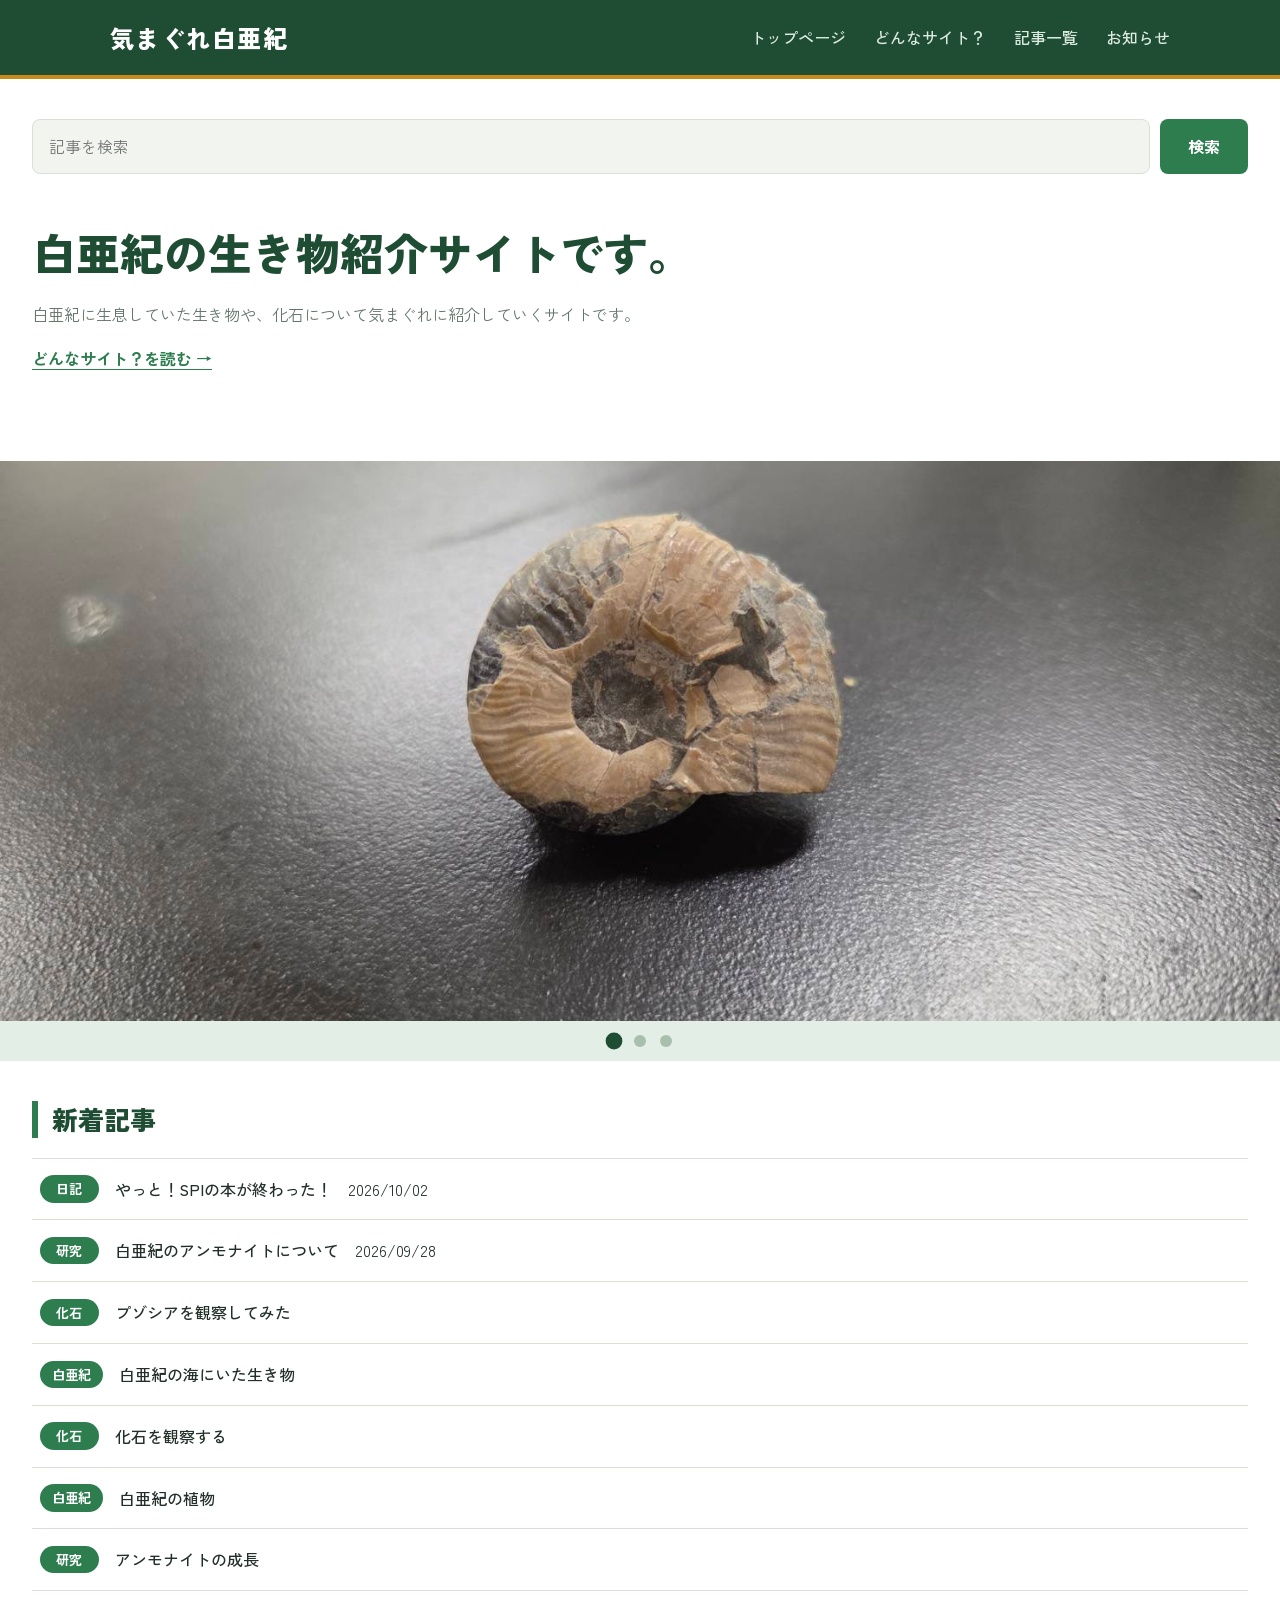
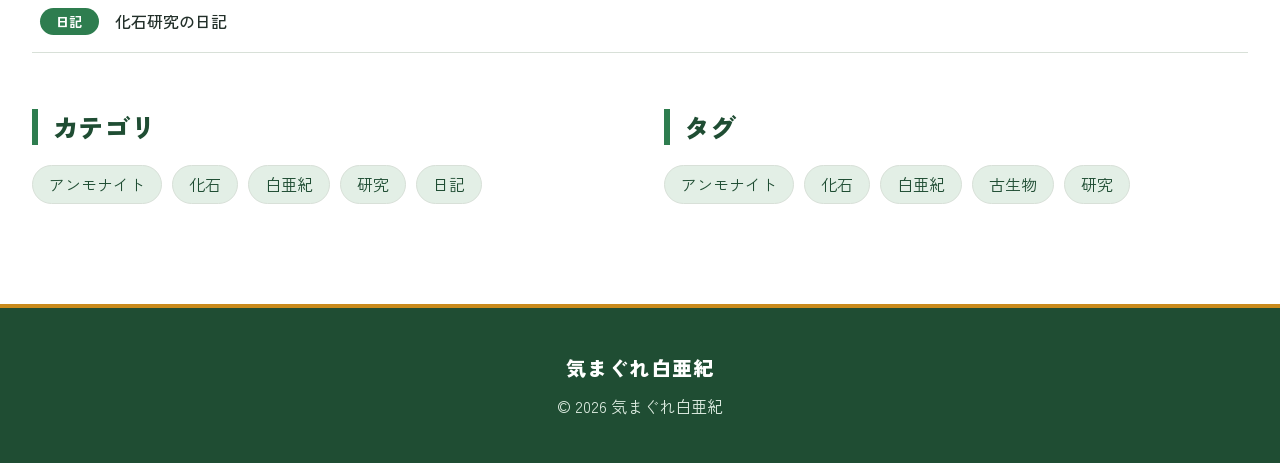
==== index.html @ ffd8d363 "Update index.html" ====
<!DOCTYPE html>
<html lang="ja">
<head>
    <meta charset="UTF-8">
    <meta name="viewport" content="width=device-width, initial-scale=1.0">
    <title>気まぐれ白亜紀</title>
    <meta name="description" content="白亜紀に生息していた生き物や化石について、気まぐれに紹介するサイトです。">
    <meta name="google-site-verification" content="Ldopm_2A64YRhq-wxG6yr-6cmKxI-bX-UetABGQNLeU" />
    <link rel="preconnect" href="https://fonts.googleapis.com">
    <link rel="preconnect" href="https://fonts.gstatic.com" crossorigin>
    <link href="https://fonts.googleapis.com/css2?family=Zen+Kaku+Gothic+New:wght@400;500;700;900&display=swap" rel="stylesheet">
    <link rel="stylesheet" href="style.css">
</head>

<body>

<header class="site-header">
    <div class="header-inner">
        <a class="site-title" href="#">気まぐれ白亜紀</a>
        <nav class="site-nav" aria-label="メインメニュー">
            <a href="#">トップページ</a>
            <a href="#">どんなサイト？</a>
            <a href="#">記事一覧</a>
            <a href="#">お知らせ</a>
        </nav>
    </div>
</header>

<main>
    <div class="container">

        <form class="search" role="search" onsubmit="return false;">
            <input type="search" placeholder="記事を検索" aria-label="記事を検索">
            <button type="submit">検索</button>
        </form>

        <section class="intro">
            <h1>白亜紀の生き物紹介サイトです。</h1>
            <p>白亜紀に生息していた生き物や、化石について気まぐれに紹介していくサイトです。</p>
            <a class="more" href="#">どんなサイト？を読む →</a>
        </section>

    </div>
</main>

<!-- 自動スライド写真(画像を増やす時は <figure class="slide"> を足すだけでOK) -->
<section class="slider" aria-label="写真ギャラリー">
    <div class="slides">
        <figure class="slide"><img src="images/プゾシア.jpg" alt="プゾシア"></figure>
        <figure class="slide"><img src="images/樹木.jpg" alt="白亜紀の樹木"></figure>
        <figure class="slide"><img src="images/貝.jpg" alt="白亜紀の貝"></figure>
    </div>
    <div class="dots" role="tablist" aria-label="スライドの位置"></div>
</section>

<main>
    <div class="container">

        <section class="articles">
            <h2>新着記事</h2>
            <ul class="post-list">
                <li><a href="spi.html"><span class="cat">日記</span><span class="post-title">やっと！SPIの本が終わった！</span><time class="post-date" datetime="2026-10-02">2026/10/02</time></a></li>
                <li><a href="ammonite.html"><span class="cat">研究</span><span class="post-title">白亜紀のアンモナイトについて</span><time class="post-date" datetime="2026-09-28">2026/09/28</time></a></li>
                <li><a href="#"><span class="cat">化石</span><span class="post-title">プゾシアを観察してみた</span></a></li>
                <li><a href="#"><span class="cat">白亜紀</span><span class="post-title">白亜紀の海にいた生き物</span></a></li>
                <li><a href="#"><span class="cat">化石</span><span class="post-title">化石を観察する</span></a></li>
                <li><a href="#"><span class="cat">白亜紀</span><span class="post-title">白亜紀の植物</span></a></li>
                <li><a href="#"><span class="cat">研究</span><span class="post-title">アンモナイトの成長</span></a></li>
                <li><a href="#"><span class="cat">日記</span><span class="post-title">化石研究の日記</span></a></li>
            </ul>
        </section>

        <div class="side-by-side">
            <section class="categories">
                <h2>カテゴリ</h2>
                <ul class="pill-list">
                    <li><a href="#">アンモナイト</a></li>
                    <li><a href="#">化石</a></li>
                    <li><a href="#">白亜紀</a></li>
                    <li><a href="#">研究</a></li>
                    <li><a href="#">日記</a></li>
                </ul>
            </section>

            <section class="tags">
                <h2>タグ</h2>
                <ul class="pill-list">
                    <li><a href="#">アンモナイト</a></li>
                    <li><a href="#">化石</a></li>
                    <li><a href="#">白亜紀</a></li>
                    <li><a href="#">古生物</a></li>
                    <li><a href="#">研究</a></li>
                </ul>
            </section>
        </div>

    </div>
</main>

<footer class="site-footer">
    <p class="footer-title">気まぐれ白亜紀</p>
    <p>© 2026 気まぐれ白亜紀</p>
</footer>


<script>
(function () {
    var slider = document.querySelector('.slider');
    var track = slider.querySelector('.slides');
    var count = track.children.length;
    var dotsBox = slider.querySelector('.dots');
    var index = 0, timer = null;
    var reduce = window.matchMedia('(prefers-reduced-motion: reduce)').matches;

    // 枚数ぶんの「・」を自動で作る
    for (var i = 0; i < count; i++) {
        var b = document.createElement('button');
        b.type = 'button';
        b.setAttribute('role', 'tab');
        b.setAttribute('aria-label', (i + 1) + '枚目 / 全' + count + '枚');
        (function (n) { b.addEventListener('click', function () { go(n); restart(); }); })(i);
        dotsBox.appendChild(b);
    }

    function go(n) {
        index = (n + count) % count;
        track.style.transform = 'translateX(' + (-index * 100) + '%)';
        Array.prototype.forEach.call(dotsBox.children, function (d, k) {
            d.classList.toggle('active', k === index);
            d.setAttribute('aria-selected', k === index);
        });
    }
    function start() { if (!reduce && count > 1) timer = setInterval(function () { go(index + 1); }, 5000); }
    function stop() { clearInterval(timer); }
    function restart() { stop(); start(); }

    slider.addEventListener('mouseenter', stop);
    slider.addEventListener('mouseleave', start);
    go(0); start();
})();
</script>

</body>
</html>
---- style.css ----
/* =========================
   基本設定
========================= */
:root {
    --green-dark: #1f4d33;
    --green: #2e7d4f;
    --green-soft: #e3efe6;
    --amber: #c98a1b;
    --bg: #f1f4ef;
    --ink: #23302a;
    --muted: #66756c;
    --line: #d8e0d8;
}

* { box-sizing: border-box; }

html { scroll-behavior: smooth; }

body {
    margin: 0;
    font-family: "Zen Kaku Gothic New", "Hiragino Kaku Gothic ProN", Meiryo, sans-serif;
    background: #fff;
    color: var(--ink);
    line-height: 1.8;
}

a { color: inherit; }

a:focus-visible,
button:focus-visible,
input:focus-visible {
    outline: 3px solid var(--amber);
    outline-offset: 2px;
}

h1, h2 { line-height: 1.4; margin: 0; }


/* =========================
   ヘッダー(緑)
========================= */
.site-header {
    position: sticky;
    top: 0;
    z-index: 10;
    background: var(--green-dark);
    border-bottom: 4px solid var(--amber);
}

.header-inner {
    max-width: 1100px;
    margin: 0 auto;
    padding: 16px 20px;
    display: flex;
    justify-content: space-between;
    align-items: center;
    gap: 16px;
}

.site-title {
    color: #fff;
    font-size: 24px;
    font-weight: 900;
    letter-spacing: 0.06em;
    text-decoration: none;
}

.site-nav a {
    margin-left: 24px;
    color: #dcebe0;
    font-weight: 500;
    text-decoration: none;
    padding: 4px 0;
    border-bottom: 2px solid transparent;
    transition: border-color .2s, color .2s;
}

.site-nav a:hover {
    color: #fff;
    border-bottom-color: var(--amber);
}


/* =========================
   メイン
========================= */
.container {
    max-width: 1280px;
    margin: 0 auto;
    padding: 40px 0;
}

main { padding: 0 32px; }


/* =========================
   検索
========================= */
.search {
    display: flex;
    gap: 10px;
    margin-bottom: 48px;
}

.search input {
    flex: 1;
    min-width: 0;
    padding: 12px 16px;
    font: inherit;
    border: 1px solid var(--line);
    border-radius: 8px;
    background: var(--bg);
}

.search button {
    padding: 12px 28px;
    font: inherit;
    font-weight: 700;
    color: #fff;
    background: var(--green);
    border: none;
    border-radius: 8px;
    cursor: pointer;
    transition: background .2s;
}

.search button:hover { background: var(--green-dark); }


/* =========================
   イントロ
========================= */
.intro { margin-bottom: 48px; }

.intro h1 {
    font-size: clamp(28px, 4.5vw, 44px);
    font-weight: 900;
    color: var(--green-dark);
    margin-bottom: 16px;
}

.intro p {
    margin: 0 0 16px;
    max-width: 38em;
    color: var(--muted);
}

.more {
    color: var(--green);
    font-weight: 700;
    text-underline-offset: 4px;
}


/* =========================
   自動スライド写真(画面いっぱい)
========================= */
.slider {
    width: 100%;
    overflow: hidden;
    background: var(--green-soft);
}

.slides {
    display: flex;
    transition: transform .8s ease;
}

.slide {
    flex: 0 0 100%;
    margin: 0;
}

.slide img {
    display: block;
    width: 100%;
    height: clamp(220px, 46vw, 560px);
    object-fit: cover;
}

/* 写真の下の「・・・」(今の写真だけ濃く大きい) */
.dots {
    display: flex;
    justify-content: center;
    gap: 14px;
    padding: 14px 0;
}

.dots button {
    width: 12px;
    height: 12px;
    padding: 0;
    border: none;
    border-radius: 50%;
    background: #a9bfae;
    cursor: pointer;
    transition: background .3s, transform .3s;
}

.dots button.active {
    background: var(--green-dark);
    transform: scale(1.4);
}

@media (prefers-reduced-motion: reduce) {
    .slides { transition: none; }
}


/* =========================
   新着記事
========================= */
h2 {
    font-size: 26px;
    font-weight: 900;
    color: var(--green-dark);
    margin-bottom: 20px;
    padding-left: 14px;
    border-left: 6px solid var(--green);
}

.post-list,
.pill-list {
    list-style: none;
    margin: 0;
    padding: 0;
}

.post-list li { border-bottom: 1px solid var(--line); }
.post-list li:first-child { border-top: 1px solid var(--line); }

.post-list a {
    display: flex;
    align-items: center;
    gap: 16px;
    padding: 16px 8px;
    text-decoration: none;
    transition: background .2s, padding-left .2s;
}

.post-list a:hover {
    background: var(--green-soft);
    padding-left: 16px;
}

.cat {
    flex-shrink: 0;
    min-width: 4.5em;
    padding: 2px 12px;
    font-size: 13px;
    font-weight: 700;
    text-align: center;
    color: #fff;
    background: var(--green);
    border-radius: 999px;
}

.post-title { font-weight: 500; }


/* =========================
   カテゴリ・タグ
========================= */
.side-by-side {
    display: grid;
    grid-template-columns: 1fr 1fr;
    gap: 48px;
    margin-top: 56px;
}

.pill-list {
    display: flex;
    flex-wrap: wrap;
    gap: 10px;
}

.pill-list a {
    display: inline-block;
    padding: 4px 16px;
    text-decoration: none;
    color: var(--green-dark);
    background: var(--green-soft);
    border: 1px solid var(--line);
    border-radius: 999px;
    transition: background .2s, color .2s;
}

.pill-list a:hover {
    background: var(--green);
    color: #fff;
}


/* =========================
   フッター(緑)
========================= */
.site-footer {
    margin-top: 60px;
    padding: 36px 20px;
    text-align: center;
    color: #dcebe0;
    background: var(--green-dark);
    border-top: 4px solid var(--amber);
}

.site-footer p { margin: 6px 0; }

.footer-title {
    color: #fff;
    font-size: 20px;
    font-weight: 900;
    letter-spacing: 0.06em;
}


/* =========================
   スマホ
========================= */
@media (max-width: 700px) {
    .header-inner { flex-direction: column; align-items: flex-start; }
    .site-nav { display: flex; flex-wrap: wrap; gap: 4px 16px; }
    .site-nav a { margin-left: 0; }

    main { padding: 0 16px; }
    .container { padding: 24px 0; }

    .side-by-side { grid-template-columns: 1fr; gap: 40px; }
    .post-list a { flex-wrap: wrap; gap: 6px 12px; }
}


/* =========================
   記事ページ
========================= */
.article-page {
    max-width: 760px;
    margin: 0 auto;
    padding: 40px 0 0;
}

.breadcrumb {
    margin: 0 0 24px;
    font-size: 14px;
    color: var(--muted);
}

.breadcrumb a { text-underline-offset: 3px; }

.article-head { margin-bottom: 28px; }

.article-head h1 {
    margin: 12px 0;
    font-size: clamp(26px, 4.5vw, 38px);
    font-weight: 900;
    color: var(--green-dark);
}

.article-head .cat { display: inline-block; }

.lead { margin: 0; color: var(--muted); }

.article-figure { margin: 0 0 40px; }

.article-figure img {
    display: block;
    width: 100%;
    height: auto;
    max-height: 480px;
    object-fit: cover;
    border-radius: 10px;
}

.article-figure figcaption {
    margin-top: 8px;
    font-size: 14px;
    text-align: center;
    color: var(--muted);
}

.article-page section { margin-bottom: 40px; }

.article-page p { margin: 0 0 1.2em; }

.back { margin-top: 48px; }

.back a {
    color: var(--green);
    font-weight: 700;
    text-underline-offset: 4px;
}
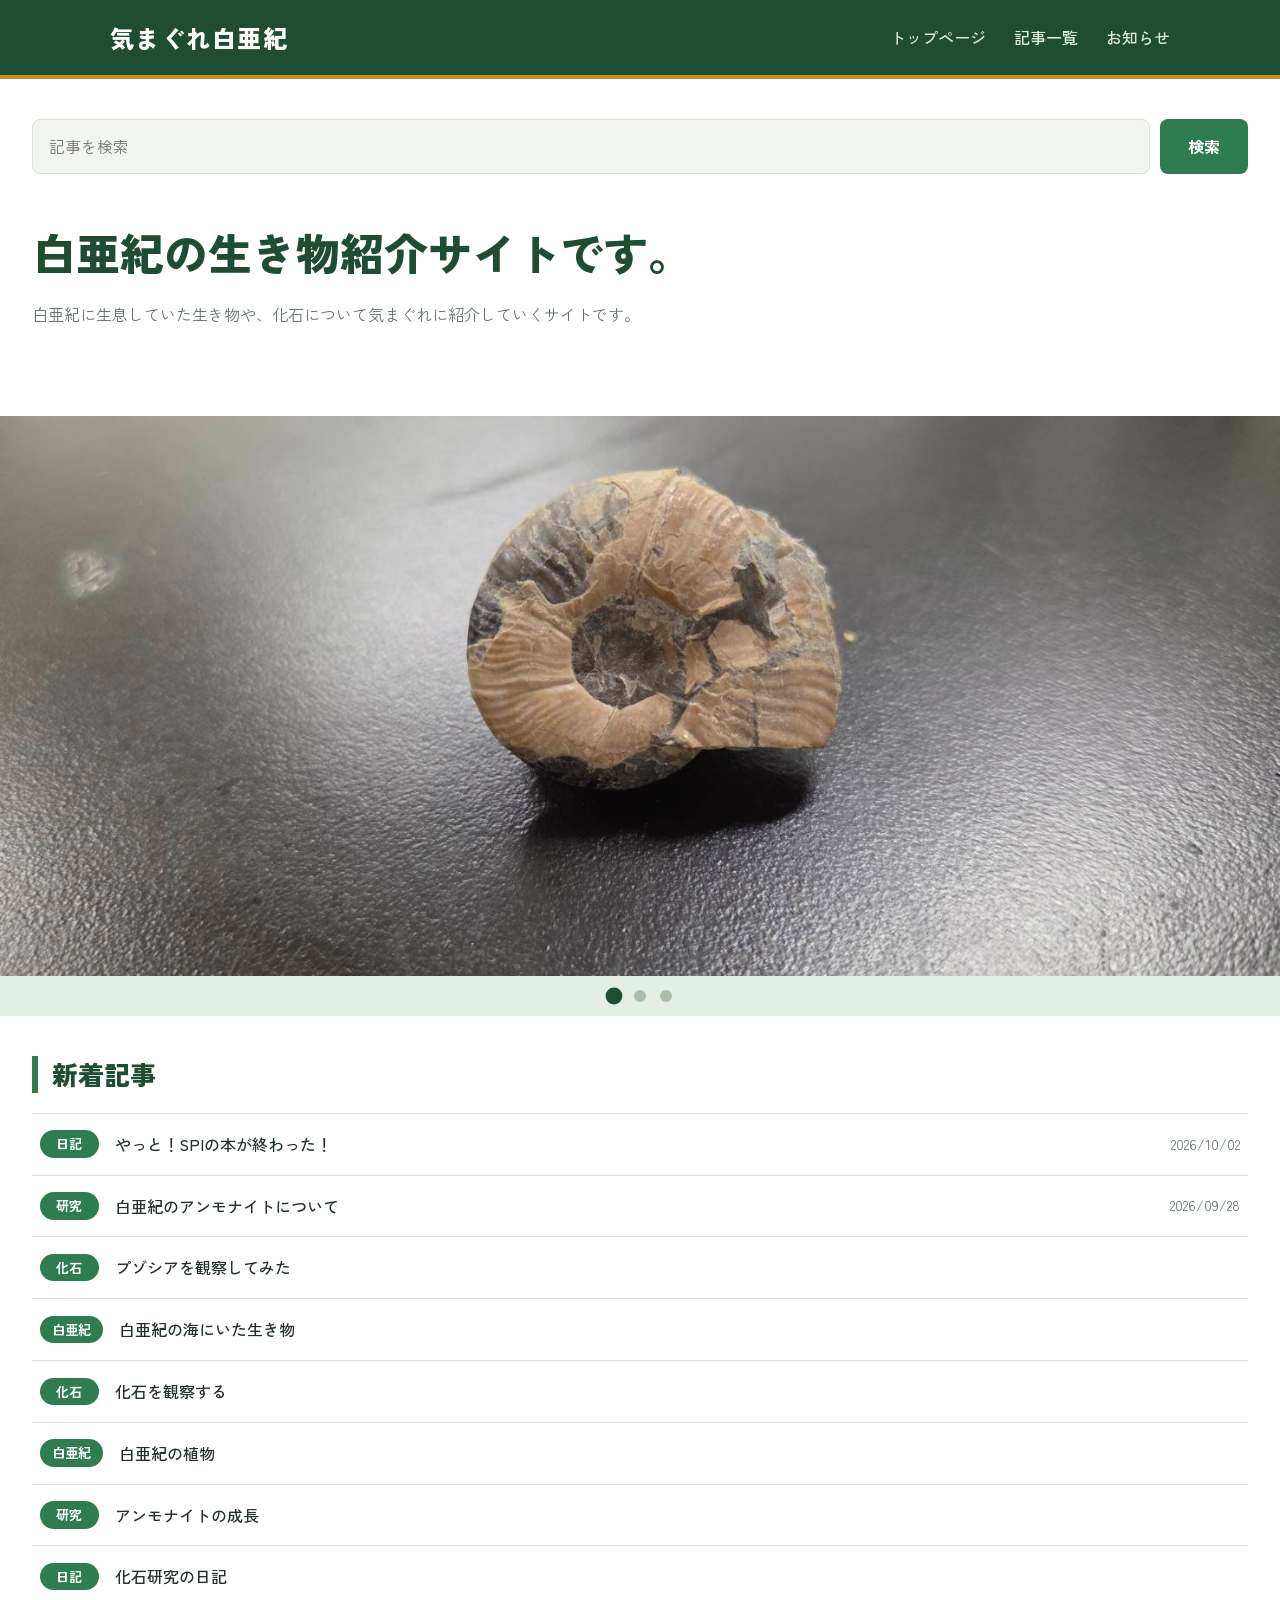
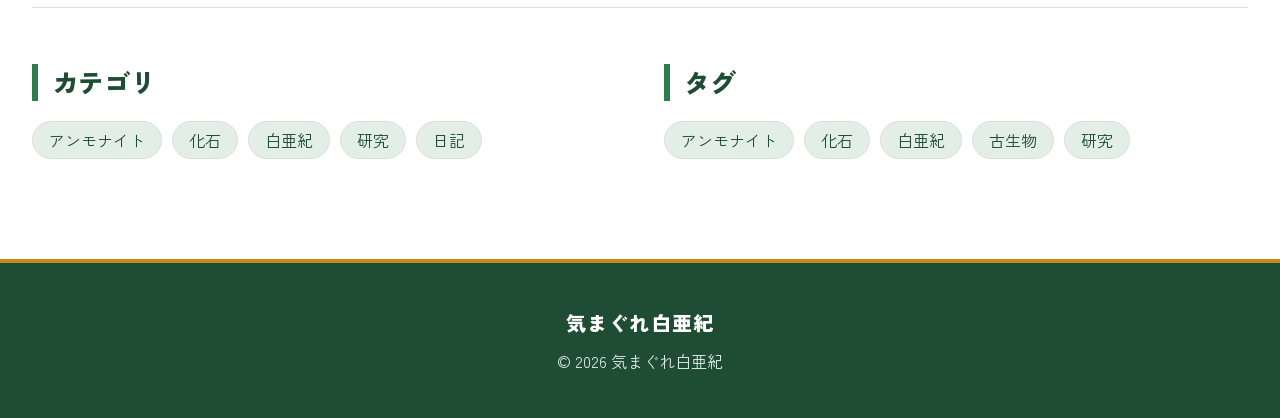
==== commit 34b0a928: "Update index.html" ====
--- a/index.html
+++ b/index.html
@@ -19,7 +19,6 @@
         <a class="site-title" href="#">気まぐれ白亜紀</a>
         <nav class="site-nav" aria-label="メインメニュー">
             <a href="#">トップページ</a>
-            <a href="#">どんなサイト？</a>
             <a href="#">記事一覧</a>
             <a href="#">お知らせ</a>
         </nav>
@@ -37,7 +36,6 @@
         <section class="intro">
             <h1>白亜紀の生き物紹介サイトです。</h1>
             <p>白亜紀に生息していた生き物や、化石について気まぐれに紹介していくサイトです。</p>
-            <a class="more" href="#">どんなサイト？を読む →</a>
         </section>
 
     </div>
--- a/style.css
+++ b/style.css
@@ -388,3 +388,25 @@
     font-weight: 700;
     text-underline-offset: 4px;
 }
+
+
+/* =========================
+   日付
+========================= */
+.post-date {
+    flex-shrink: 0;
+    margin-left: auto;
+    font-size: 14px;
+    color: var(--muted);
+    font-variant-numeric: tabular-nums;
+}
+
+.article-date {
+    display: block;
+    font-size: 14px;
+    color: var(--muted);
+}
+
+@media (max-width: 700px) {
+    .post-date { margin-left: 0; }
+}
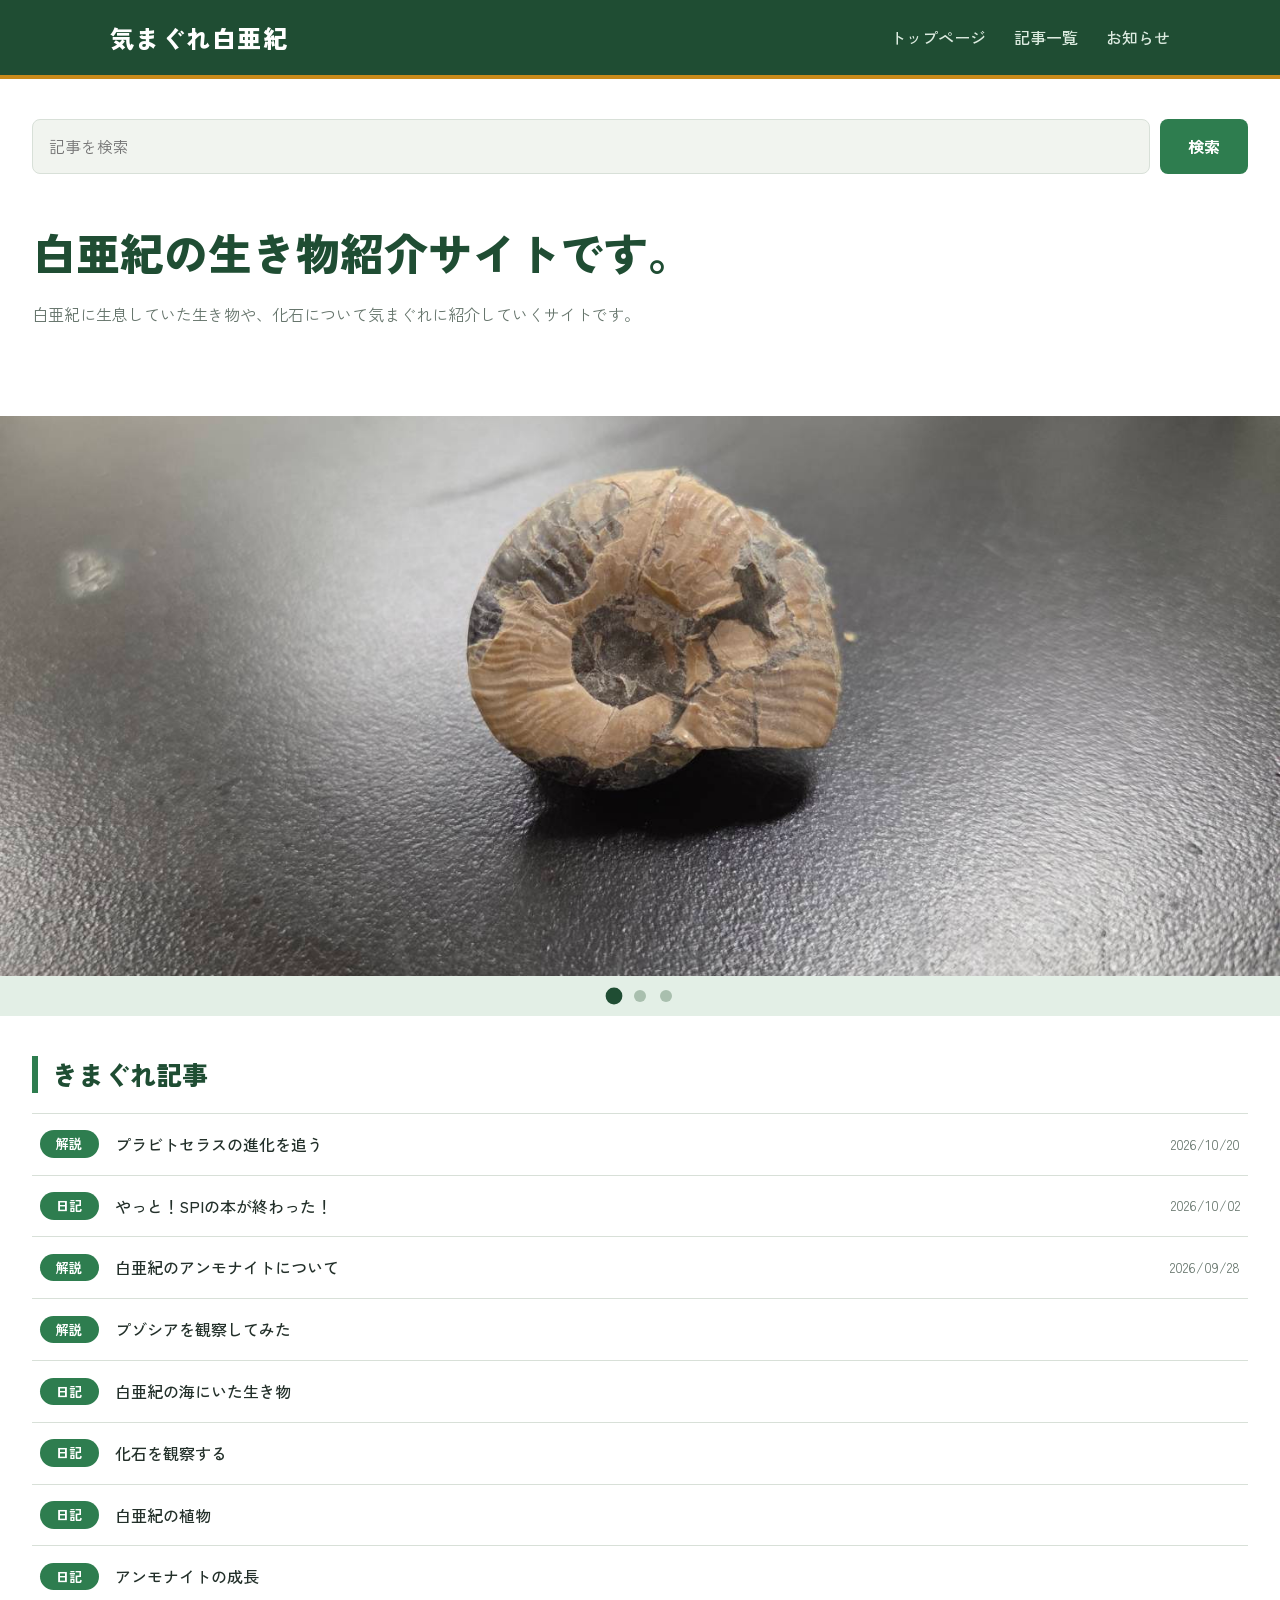
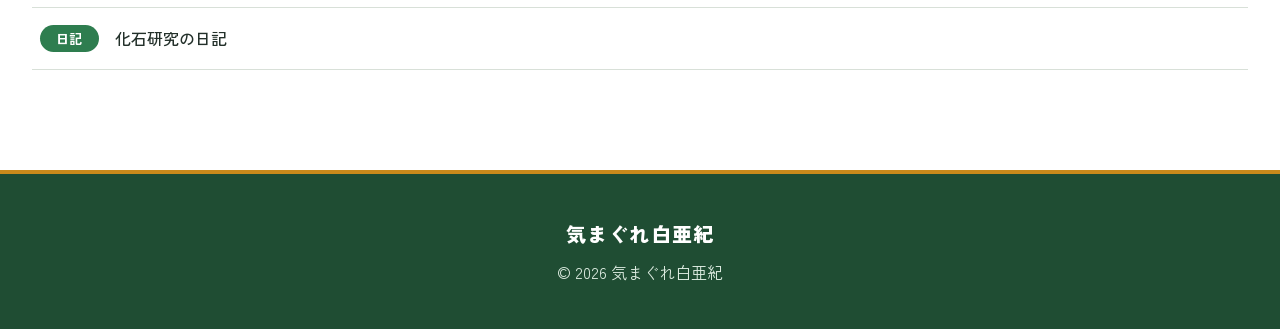
==== commit 953cbe23: "Update index.html" ====
--- a/index.html
+++ b/index.html
@@ -1,3 +1,4 @@
+
 <!DOCTYPE html>
 <html lang="ja">
 <head>
@@ -16,11 +17,11 @@
 
 <header class="site-header">
     <div class="header-inner">
-        <a class="site-title" href="#">気まぐれ白亜紀</a>
+        <a class="site-title" href="index.html">気まぐれ白亜紀</a>
         <nav class="site-nav" aria-label="メインメニュー">
-            <a href="#">トップページ</a>
-            <a href="#">記事一覧</a>
-            <a href="#">お知らせ</a>
+            <a href="index.html">トップページ</a>
+            <a href="#articles">記事一覧</a>
+            <a href="#footer">お知らせ</a>
         </nav>
     </div>
 </header>
@@ -41,7 +42,7 @@
     </div>
 </main>
 
-<!-- 自動スライド写真(画像を増やす時は <figure class="slide"> を足すだけでOK) -->
+<!-- 自動スライド写真 -->
 <section class="slider" aria-label="写真ギャラリー">
     <div class="slides">
         <figure class="slide"><img src="images/プゾシア.jpg" alt="プゾシア"></figure>
@@ -54,52 +55,44 @@
 <main>
     <div class="container">
 
-        <section class="articles">
-            <h2>新着記事</h2>
+        <section class="articles" id="articles">
+            <h2>きまぐれ記事</h2>
             <ul class="post-list">
+
+                <li>
+                    <a href="plavitoceras.html">
+                        <span class="cat">解説</span>
+                        <span class="post-title">プラビトセラスの進化を追う</span>
+                        <time class="post-date" datetime="2026-10-20">2026/10/20</time>
+                    </a>
+                </li>
+
                 <li><a href="spi.html"><span class="cat">日記</span><span class="post-title">やっと！SPIの本が終わった！</span><time class="post-date" datetime="2026-10-02">2026/10/02</time></a></li>
-                <li><a href="ammonite.html"><span class="cat">研究</span><span class="post-title">白亜紀のアンモナイトについて</span><time class="post-date" datetime="2026-09-28">2026/09/28</time></a></li>
-                <li><a href="#"><span class="cat">化石</span><span class="post-title">プゾシアを観察してみた</span></a></li>
-                <li><a href="#"><span class="cat">白亜紀</span><span class="post-title">白亜紀の海にいた生き物</span></a></li>
-                <li><a href="#"><span class="cat">化石</span><span class="post-title">化石を観察する</span></a></li>
-                <li><a href="#"><span class="cat">白亜紀</span><span class="post-title">白亜紀の植物</span></a></li>
-                <li><a href="#"><span class="cat">研究</span><span class="post-title">アンモナイトの成長</span></a></li>
+
+                <li><a href="ammonite.html"><span class="cat">解説</span><span class="post-title">白亜紀のアンモナイトについて</span><time class="post-date" datetime="2026-09-28">2026/09/28</time></a></li>
+
+                <li><a href="#"><span class="cat">解説</span><span class="post-title">プゾシアを観察してみた</span></a></li>
+
+                <li><a href="#"><span class="cat">日記</span><span class="post-title">白亜紀の海にいた生き物</span></a></li>
+
+                <li><a href="#"><span class="cat">日記</span><span class="post-title">化石を観察する</span></a></li>
+
+                <li><a href="#"><span class="cat">日記</span><span class="post-title">白亜紀の植物</span></a></li>
+
+                <li><a href="#"><span class="cat">日記</span><span class="post-title">アンモナイトの成長</span></a></li>
+
                 <li><a href="#"><span class="cat">日記</span><span class="post-title">化石研究の日記</span></a></li>
+
             </ul>
         </section>
-
-        <div class="side-by-side">
-            <section class="categories">
-                <h2>カテゴリ</h2>
-                <ul class="pill-list">
-                    <li><a href="#">アンモナイト</a></li>
-                    <li><a href="#">化石</a></li>
-                    <li><a href="#">白亜紀</a></li>
-                    <li><a href="#">研究</a></li>
-                    <li><a href="#">日記</a></li>
-                </ul>
-            </section>
-
-            <section class="tags">
-                <h2>タグ</h2>
-                <ul class="pill-list">
-                    <li><a href="#">アンモナイト</a></li>
-                    <li><a href="#">化石</a></li>
-                    <li><a href="#">白亜紀</a></li>
-                    <li><a href="#">古生物</a></li>
-                    <li><a href="#">研究</a></li>
-                </ul>
-            </section>
-        </div>
 
     </div>
 </main>
 
-<footer class="site-footer">
+<footer class="site-footer" id="footer">
     <p class="footer-title">気まぐれ白亜紀</p>
     <p>© 2026 気まぐれ白亜紀</p>
 </footer>
-
 
 <script>
 (function () {
@@ -116,7 +109,12 @@
         b.type = 'button';
         b.setAttribute('role', 'tab');
         b.setAttribute('aria-label', (i + 1) + '枚目 / 全' + count + '枚');
-        (function (n) { b.addEventListener('click', function () { go(n); restart(); }); })(i);
+        (function (n) {
+            b.addEventListener('click', function () {
+                go(n);
+                restart();
+            });
+        })(i);
         dotsBox.appendChild(b);
     }
 
@@ -128,13 +126,29 @@
             d.setAttribute('aria-selected', k === index);
         });
     }
-    function start() { if (!reduce && count > 1) timer = setInterval(function () { go(index + 1); }, 5000); }
-    function stop() { clearInterval(timer); }
-    function restart() { stop(); start(); }
+
+    function start() {
+        if (!reduce && count > 1) {
+            timer = setInterval(function () {
+                go(index + 1);
+            }, 5000);
+        }
+    }
+
+    function stop() {
+        clearInterval(timer);
+    }
+
+    function restart() {
+        stop();
+        start();
+    }
 
     slider.addEventListener('mouseenter', stop);
     slider.addEventListener('mouseleave', start);
-    go(0); start();
+
+    go(0);
+    start();
 })();
 </script>
 
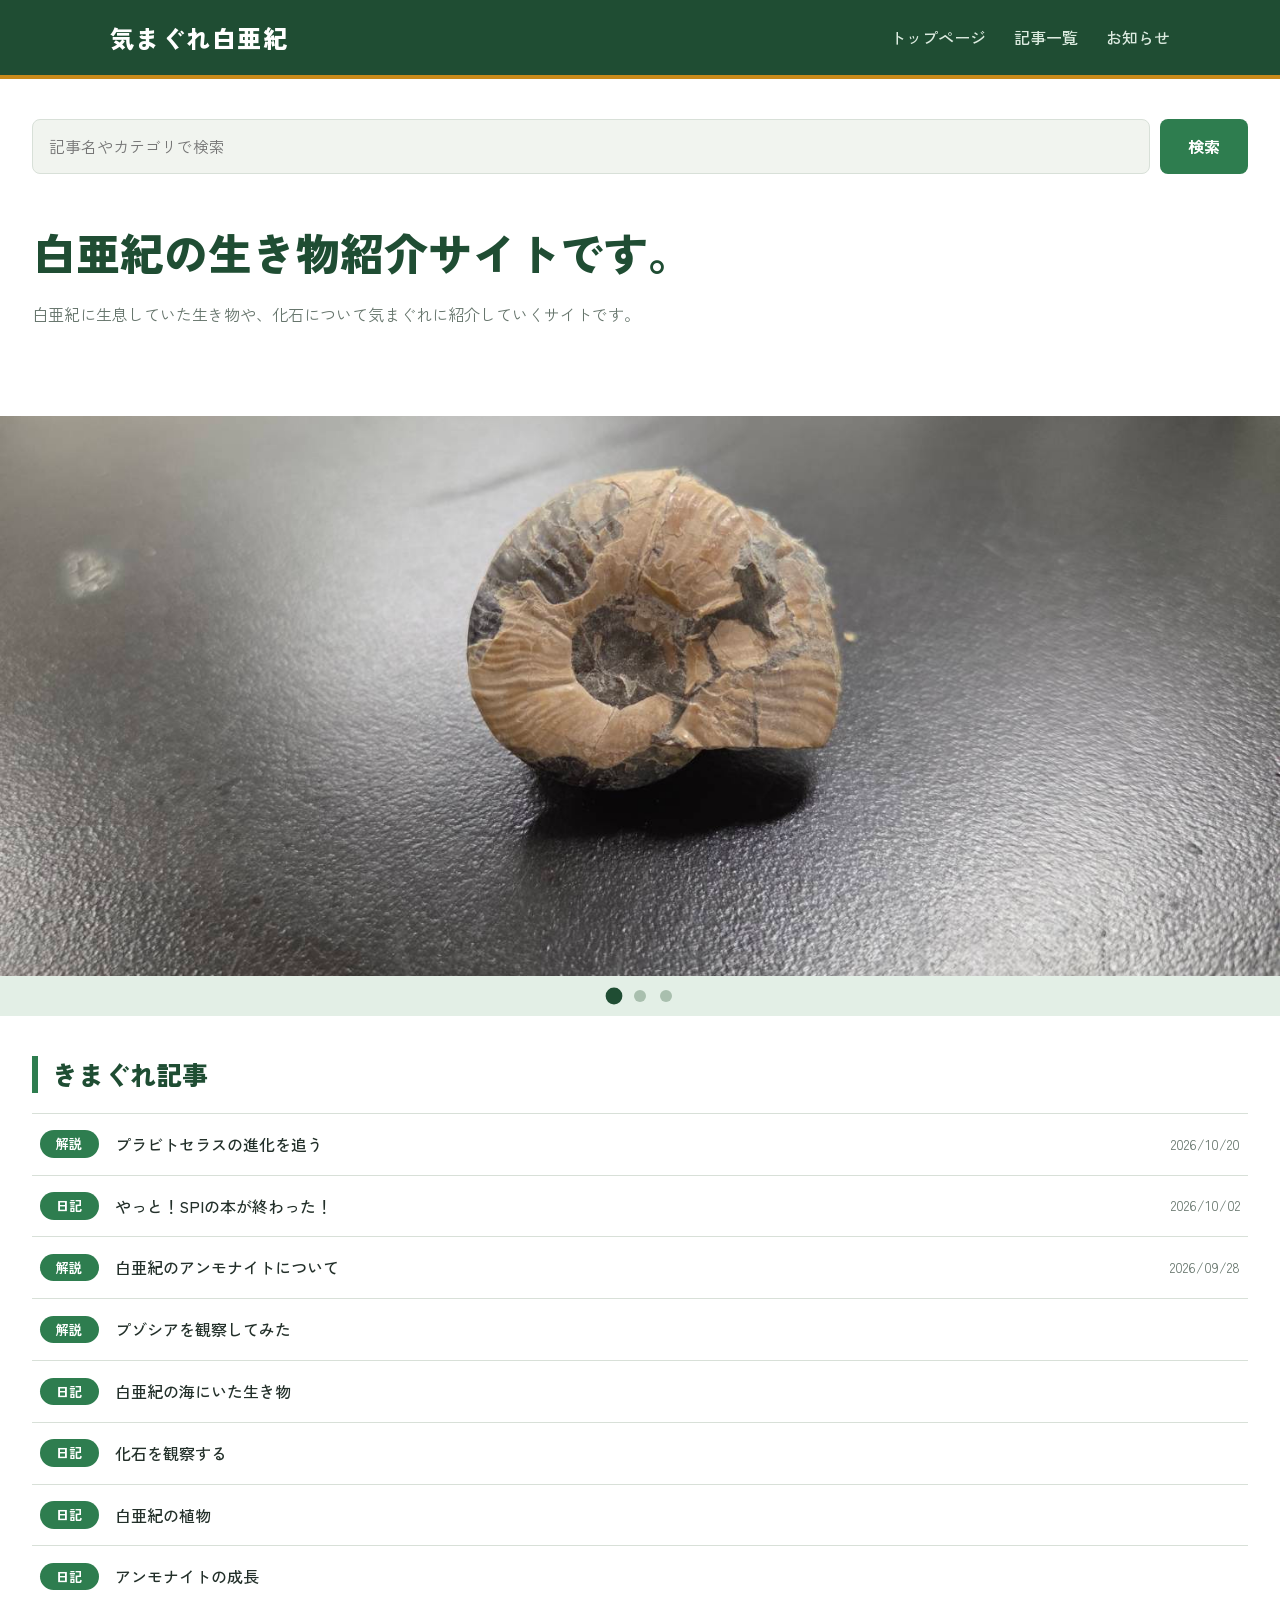
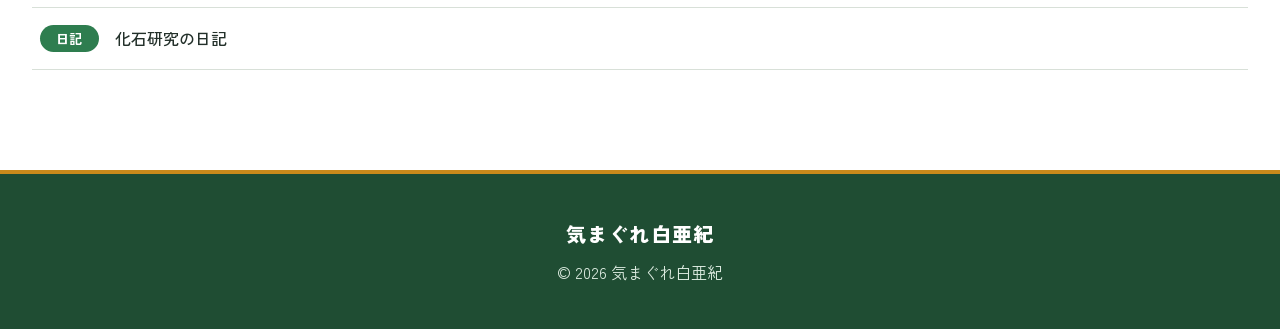
==== commit 69d18c60: "Refactor index.html and implement search functionality Updated the HTML structure and added a search" ====
--- a/index.html
+++ b/index.html
@@ -29,8 +29,14 @@
 <main>
     <div class="container">
 
-        <form class="search" role="search" onsubmit="return false;">
-            <input type="search" placeholder="記事を検索" aria-label="記事を検索">
+        <!-- 記事検索フォーム -->
+        <form class="search" id="searchForm" role="search">
+            <input
+                type="search"
+                id="searchInput"
+                placeholder="記事名やカテゴリで検索"
+                aria-label="記事名やカテゴリで検索"
+            >
             <button type="submit">検索</button>
         </form>
 
@@ -45,9 +51,15 @@
 <!-- 自動スライド写真 -->
 <section class="slider" aria-label="写真ギャラリー">
     <div class="slides">
-        <figure class="slide"><img src="images/プゾシア.jpg" alt="プゾシア"></figure>
-        <figure class="slide"><img src="images/樹木.jpg" alt="白亜紀の樹木"></figure>
-        <figure class="slide"><img src="images/貝.jpg" alt="白亜紀の貝"></figure>
+        <figure class="slide">
+            <img src="images/プゾシア.jpg" alt="プゾシア">
+        </figure>
+        <figure class="slide">
+            <img src="images/樹木.jpg" alt="白亜紀の樹木">
+        </figure>
+        <figure class="slide">
+            <img src="images/貝.jpg" alt="白亜紀の貝">
+        </figure>
     </div>
     <div class="dots" role="tablist" aria-label="スライドの位置"></div>
 </section>
@@ -55,35 +67,85 @@
 <main>
     <div class="container">
 
+        <!-- 記事一覧 -->
         <section class="articles" id="articles">
             <h2>きまぐれ記事</h2>
+
             <ul class="post-list">
 
                 <li>
-                    <a href="plavitoceras.html">
+                    <a href="plavito.html">
                         <span class="cat">解説</span>
                         <span class="post-title">プラビトセラスの進化を追う</span>
                         <time class="post-date" datetime="2026-10-20">2026/10/20</time>
                     </a>
                 </li>
 
-                <li><a href="spi.html"><span class="cat">日記</span><span class="post-title">やっと！SPIの本が終わった！</span><time class="post-date" datetime="2026-10-02">2026/10/02</time></a></li>
-
-                <li><a href="ammonite.html"><span class="cat">解説</span><span class="post-title">白亜紀のアンモナイトについて</span><time class="post-date" datetime="2026-09-28">2026/09/28</time></a></li>
-
-                <li><a href="#"><span class="cat">解説</span><span class="post-title">プゾシアを観察してみた</span></a></li>
-
-                <li><a href="#"><span class="cat">日記</span><span class="post-title">白亜紀の海にいた生き物</span></a></li>
-
-                <li><a href="#"><span class="cat">日記</span><span class="post-title">化石を観察する</span></a></li>
-
-                <li><a href="#"><span class="cat">日記</span><span class="post-title">白亜紀の植物</span></a></li>
-
-                <li><a href="#"><span class="cat">日記</span><span class="post-title">アンモナイトの成長</span></a></li>
-
-                <li><a href="#"><span class="cat">日記</span><span class="post-title">化石研究の日記</span></a></li>
+                <li>
+                    <a href="spi.html">
+                        <span class="cat">日記</span>
+                        <span class="post-title">やっと！SPIの本が終わった！</span>
+                        <time class="post-date" datetime="2026-10-02">2026/10/02</time>
+                    </a>
+                </li>
+
+                <li>
+                    <a href="ammonite.html">
+                        <span class="cat">解説</span>
+                        <span class="post-title">白亜紀のアンモナイトについて</span>
+                        <time class="post-date" datetime="2026-09-28">2026/09/28</time>
+                    </a>
+                </li>
+
+                <li>
+                    <a href="#">
+                        <span class="cat">解説</span>
+                        <span class="post-title">プゾシアを観察してみた</span>
+                    </a>
+                </li>
+
+                <li>
+                    <a href="#">
+                        <span class="cat">日記</span>
+                        <span class="post-title">白亜紀の海にいた生き物</span>
+                    </a>
+                </li>
+
+                <li>
+                    <a href="#">
+                        <span class="cat">日記</span>
+                        <span class="post-title">化石を観察する</span>
+                    </a>
+                </li>
+
+                <li>
+                    <a href="#">
+                        <span class="cat">日記</span>
+                        <span class="post-title">白亜紀の植物</span>
+                    </a>
+                </li>
+
+                <li>
+                    <a href="#">
+                        <span class="cat">日記</span>
+                        <span class="post-title">アンモナイトの成長</span>
+                    </a>
+                </li>
+
+                <li>
+                    <a href="#">
+                        <span class="cat">日記</span>
+                        <span class="post-title">化石研究の日記</span>
+                    </a>
+                </li>
 
             </ul>
+
+            <!-- 検索結果が0件のときに表示 -->
+            <p id="searchMessage" role="status" hidden>
+                該当する記事はありません。
+            </p>
+
         </section>
 
     </div>
@@ -95,36 +157,56 @@
 </footer>
 
 <script>
+/* =========================
+   自動スライド写真
+========================= */
 (function () {
     var slider = document.querySelector('.slider');
+
+    if (!slider) return;
+
     var track = slider.querySelector('.slides');
     var count = track.children.length;
     var dotsBox = slider.querySelector('.dots');
-    var index = 0, timer = null;
-    var reduce = window.matchMedia('(prefers-reduced-motion: reduce)').matches;
-
-    // 枚数ぶんの「・」を自動で作る
+    var index = 0;
+    var timer = null;
+    var reduce = window.matchMedia(
+        '(prefers-reduced-motion: reduce)'
+    ).matches;
+
+    // 写真の枚数ぶんのボタンを作成
     for (var i = 0; i < count; i++) {
         var b = document.createElement('button');
         b.type = 'button';
         b.setAttribute('role', 'tab');
-        b.setAttribute('aria-label', (i + 1) + '枚目 / 全' + count + '枚');
-        (function (n) {
-            b.addEventListener('click', function () {
+        b.setAttribute(
+            'aria-label',
+            (i + 1) + '枚目 / 全' + count + '枚'
+        );
+
+        (function (n, button) {
+            button.addEventListener('click', function () {
                 go(n);
                 restart();
             });
-        })(i);
+        })(i, b);
+
         dotsBox.appendChild(b);
     }
 
     function go(n) {
         index = (n + count) % count;
-        track.style.transform = 'translateX(' + (-index * 100) + '%)';
-        Array.prototype.forEach.call(dotsBox.children, function (d, k) {
-            d.classList.toggle('active', k === index);
-            d.setAttribute('aria-selected', k === index);
-        });
+
+        track.style.transform =
+            'translateX(' + (-index * 100) + '%)';
+
+        Array.prototype.forEach.call(
+            dotsBox.children,
+            function (d, k) {
+                d.classList.toggle('active', k === index);
+                d.setAttribute('aria-selected', k === index);
+            }
+        );
     }
 
     function start() {
@@ -150,6 +232,66 @@
     go(0);
     start();
 })();
+
+
+/* =========================
+   記事検索
+========================= */
+(function () {
+    var form = document.getElementById('searchForm');
+    var input = document.getElementById('searchInput');
+    var list = document.querySelector('.post-list');
+    var message = document.getElementById('searchMessage');
+
+    if (!form || !input || !list || !message) return;
+
+    // 記事一覧を取得
+    var articles = Array.from(
+        list.querySelectorAll('li')
+    );
+
+    function searchArticles() {
+        var query = input.value.trim().toLowerCase();
+        var visibleCount = 0;
+
+        articles.forEach(function (article) {
+            var title = article.querySelector('.post-title');
+            var category = article.querySelector('.cat');
+
+            var titleText = title
+                ? title.textContent.toLowerCase()
+                : '';
+
+            var categoryText = category
+                ? category.textContent.toLowerCase()
+                : '';
+
+            // タイトルまたはカテゴリの部分一致で検索
+            var matched =
+                query === '' ||
+                titleText.includes(query) ||
+                categoryText.includes(query);
+
+            article.hidden = !matched;
+
+            if (matched) {
+                visibleCount++;
+            }
+        });
+
+        // 該当する記事がなければメッセージを表示
+        message.hidden = visibleCount !== 0;
+    }
+
+    // 入力するたびに検索
+    input.addEventListener('input', searchArticles);
+
+    // 検索ボタン・Enterキーでも検索
+    form.addEventListener('submit', function (event) {
+        event.preventDefault();
+        searchArticles();
+    });
+})();
 </script>
 
 </body>
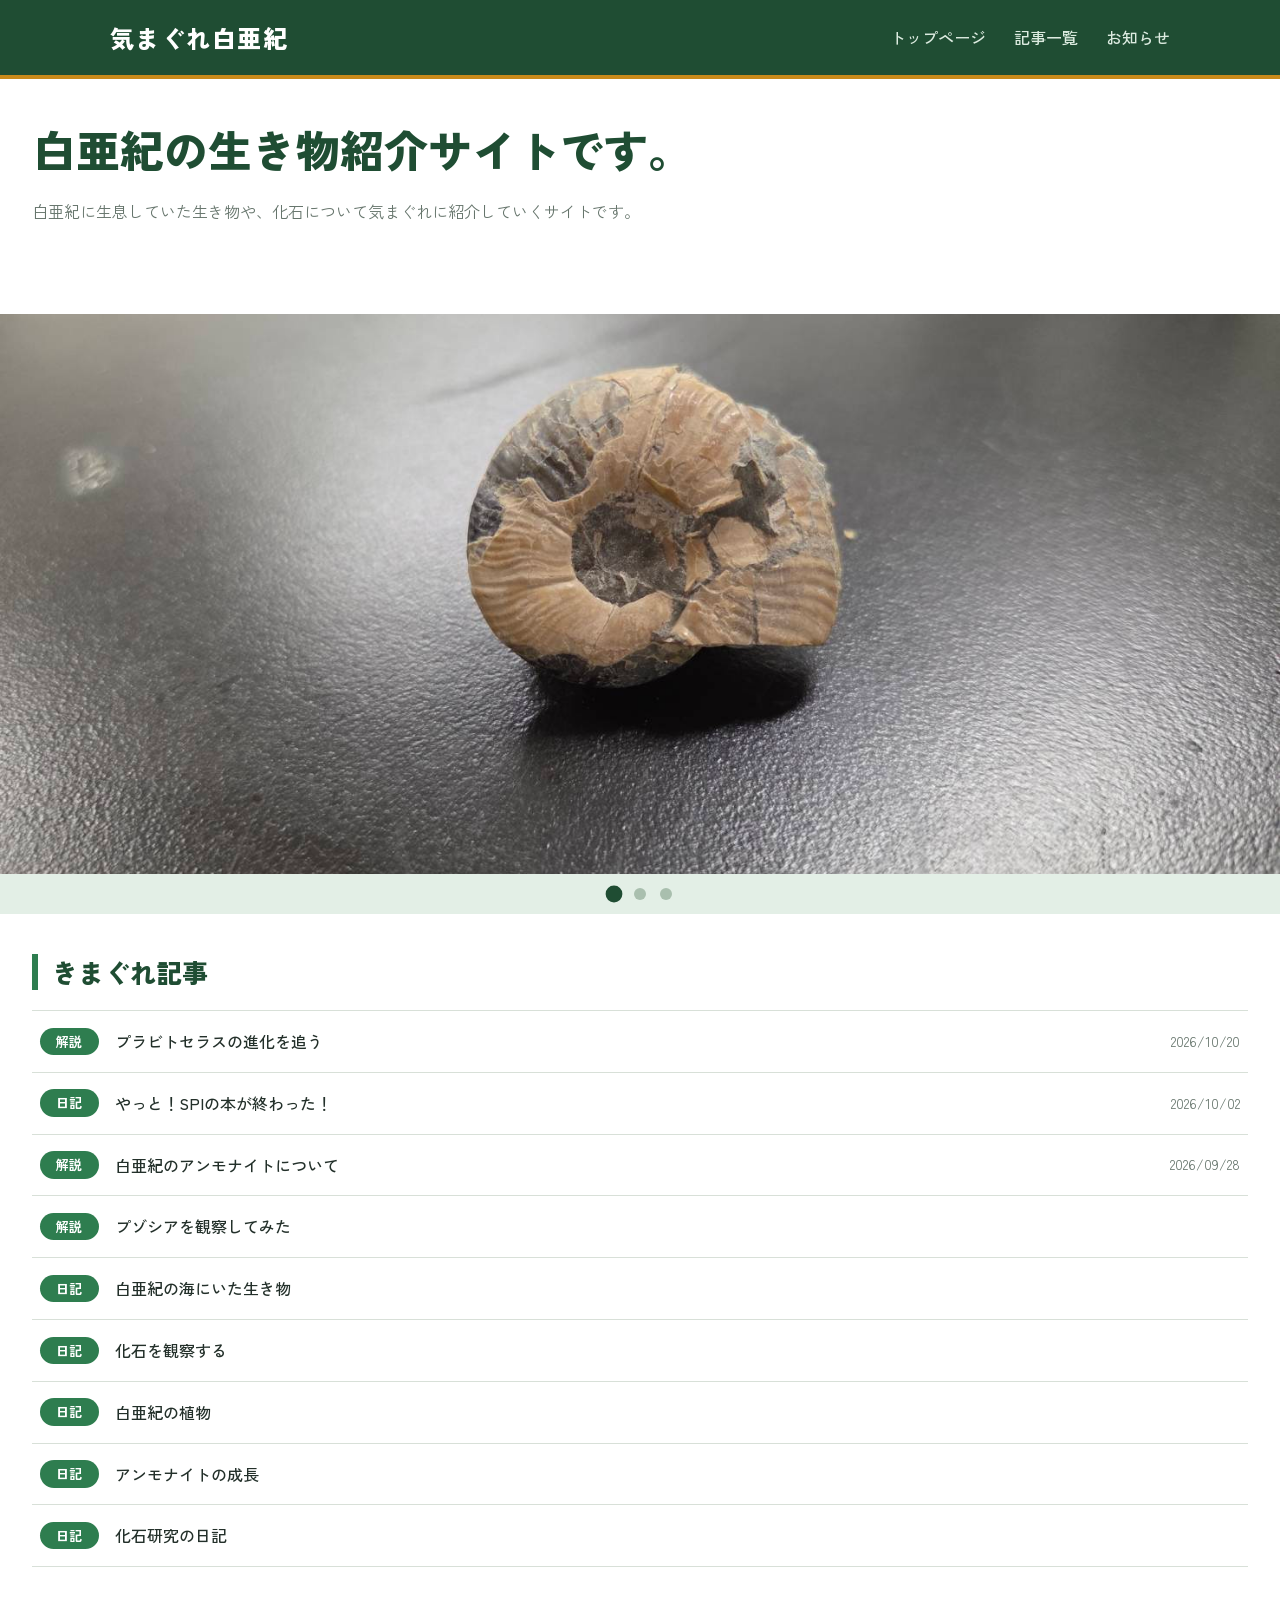
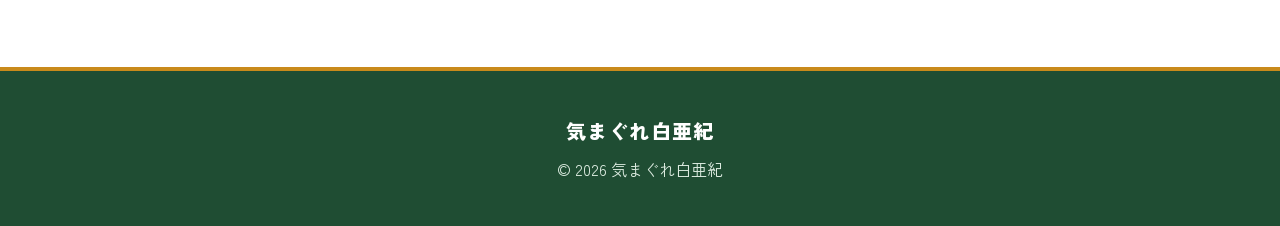
==== commit bf69fcd6: "Update index.html" ====
--- a/index.html
+++ b/index.html
@@ -21,24 +21,13 @@
         <nav class="site-nav" aria-label="メインメニュー">
             <a href="index.html">トップページ</a>
             <a href="#articles">記事一覧</a>
-            <a href="#footer">お知らせ</a>
+            <a href="news.html">お知らせ</a>
         </nav>
     </div>
 </header>
 
 <main>
     <div class="container">
-
-        <!-- 記事検索フォーム -->
-        <form class="search" id="searchForm" role="search">
-            <input
-                type="search"
-                id="searchInput"
-                placeholder="記事名やカテゴリで検索"
-                aria-label="記事名やカテゴリで検索"
-            >
-            <button type="submit">検索</button>
-        </form>
 
         <section class="intro">
             <h1>白亜紀の生き物紹介サイトです。</h1>
@@ -67,10 +56,8 @@
 <main>
     <div class="container">
 
-        <!-- 記事一覧 -->
         <section class="articles" id="articles">
             <h2>きまぐれ記事</h2>
-
             <ul class="post-list">
 
                 <li>
@@ -140,12 +127,6 @@
                 </li>
 
             </ul>
-
-            <!-- 検索結果が0件のときに表示 -->
-            <p id="searchMessage" role="status" hidden>
-                該当する記事はありません。
-            </p>
-
         </section>
 
     </div>
@@ -157,9 +138,6 @@
 </footer>
 
 <script>
-/* =========================
-   自動スライド写真
-========================= */
 (function () {
     var slider = document.querySelector('.slider');
 
@@ -232,66 +210,6 @@
     go(0);
     start();
 })();
-
-
-/* =========================
-   記事検索
-========================= */
-(function () {
-    var form = document.getElementById('searchForm');
-    var input = document.getElementById('searchInput');
-    var list = document.querySelector('.post-list');
-    var message = document.getElementById('searchMessage');
-
-    if (!form || !input || !list || !message) return;
-
-    // 記事一覧を取得
-    var articles = Array.from(
-        list.querySelectorAll('li')
-    );
-
-    function searchArticles() {
-        var query = input.value.trim().toLowerCase();
-        var visibleCount = 0;
-
-        articles.forEach(function (article) {
-            var title = article.querySelector('.post-title');
-            var category = article.querySelector('.cat');
-
-            var titleText = title
-                ? title.textContent.toLowerCase()
-                : '';
-
-            var categoryText = category
-                ? category.textContent.toLowerCase()
-                : '';
-
-            // タイトルまたはカテゴリの部分一致で検索
-            var matched =
-                query === '' ||
-                titleText.includes(query) ||
-                categoryText.includes(query);
-
-            article.hidden = !matched;
-
-            if (matched) {
-                visibleCount++;
-            }
-        });
-
-        // 該当する記事がなければメッセージを表示
-        message.hidden = visibleCount !== 0;
-    }
-
-    // 入力するたびに検索
-    input.addEventListener('input', searchArticles);
-
-    // 検索ボタン・Enterキーでも検索
-    form.addEventListener('submit', function (event) {
-        event.preventDefault();
-        searchArticles();
-    });
-})();
 </script>
 
 </body>
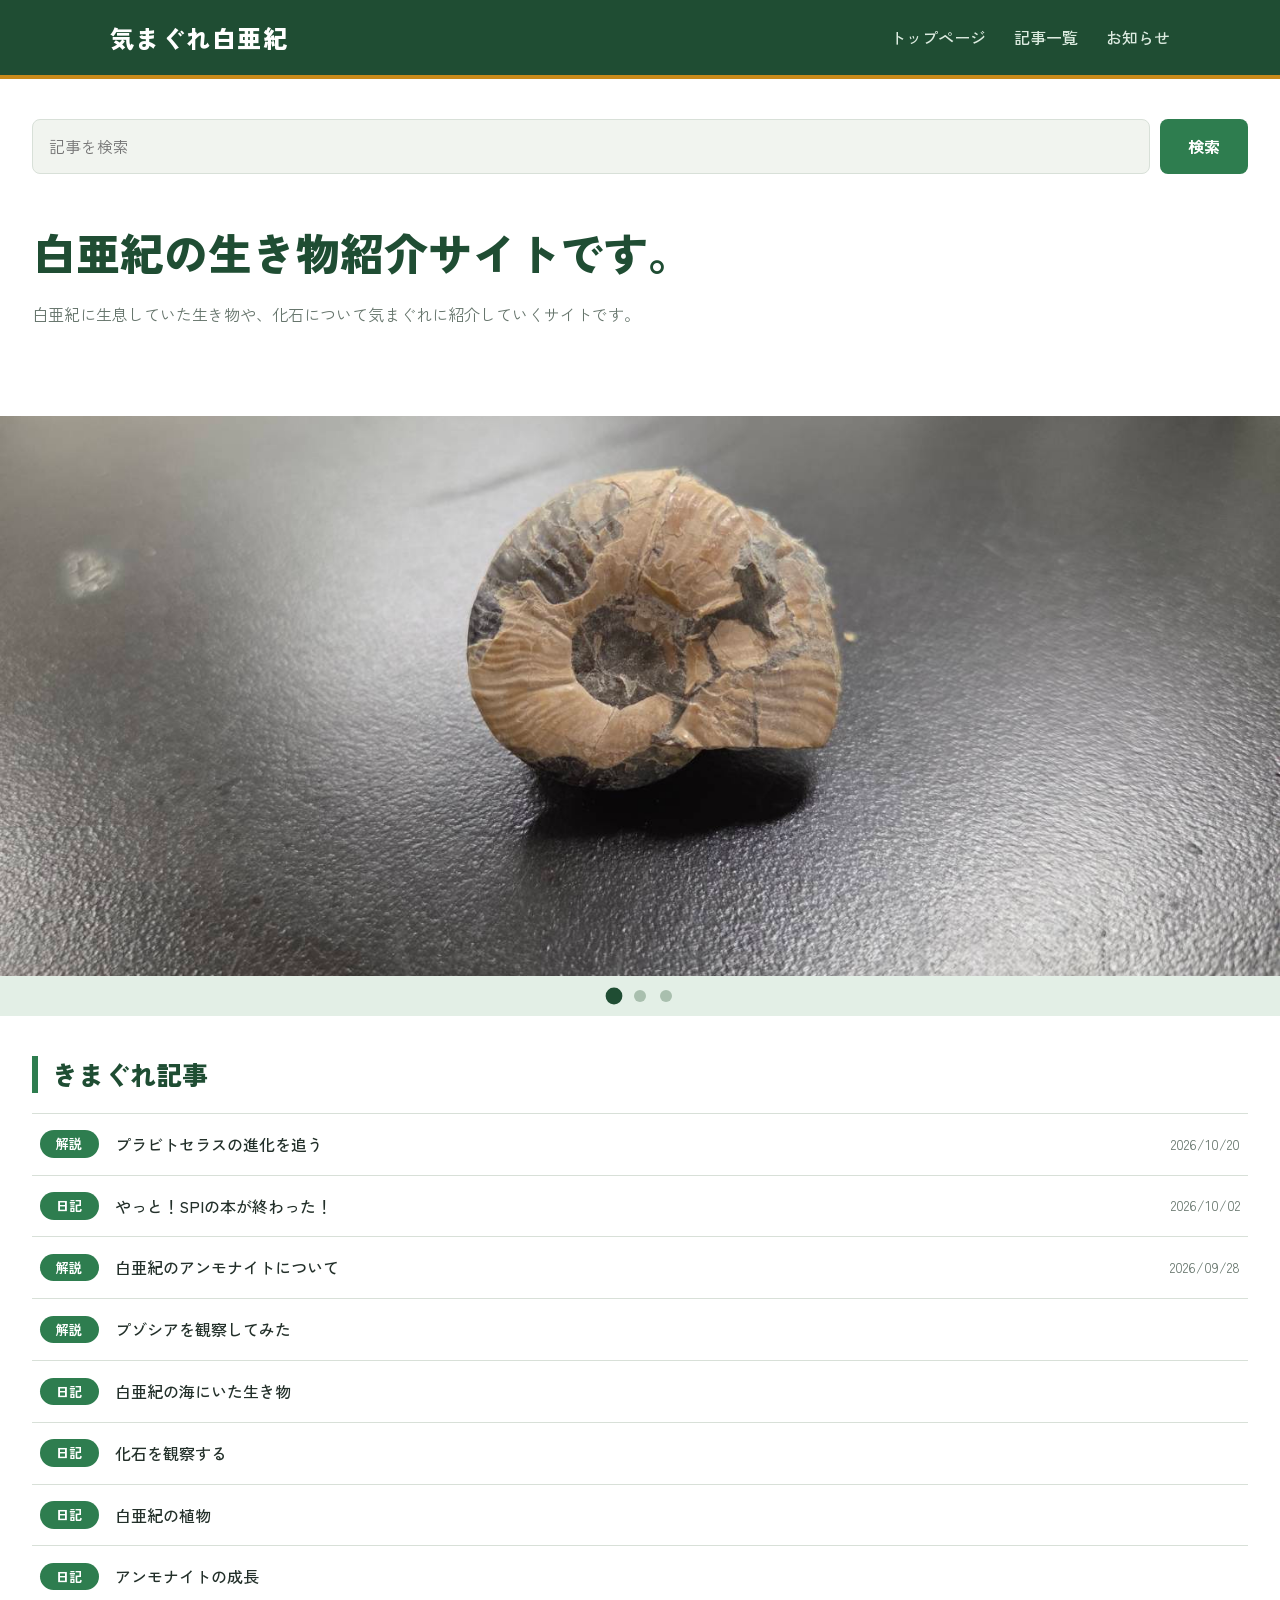
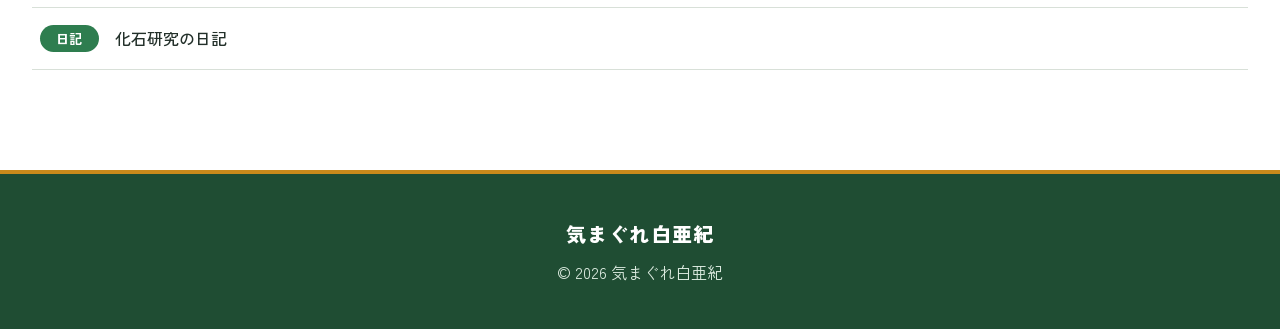
==== commit d6655b6f: "Enhance index.html with search bar and slider updates Added a search bar and improved the slider fun" ====
--- a/index.html
+++ b/index.html
@@ -1,4 +1,3 @@
-
 <!DOCTYPE html>
 <html lang="ja">
 <head>
@@ -28,6 +27,12 @@
 
 <main>
     <div class="container">
+
+        <!-- 検索バー -->
+        <form class="search" role="search">
+            <input type="search" id="search" placeholder="記事を検索" aria-label="記事を検索">
+            <button type="submit">検索</button>
+        </form>
 
         <section class="intro">
             <h1>白亜紀の生き物紹介サイトです。</h1>
@@ -58,6 +63,7 @@
 
         <section class="articles" id="articles">
             <h2>きまぐれ記事</h2>
+            <p id="no-result" hidden>該当する記事が見つかりませんでした。</p>
             <ul class="post-list">
 
                 <li>
@@ -137,10 +143,13 @@
     <p>© 2026 気まぐれ白亜紀</p>
 </footer>
 
+
+<!-- =========================
+     写真スライダー(自動スライド + スワイプ)
+========================= -->
 <script>
 (function () {
     var slider = document.querySelector('.slider');
-
     if (!slider) return;
 
     var track = slider.querySelector('.slides');
@@ -157,10 +166,7 @@
         var b = document.createElement('button');
         b.type = 'button';
         b.setAttribute('role', 'tab');
-        b.setAttribute(
-            'aria-label',
-            (i + 1) + '枚目 / 全' + count + '枚'
-        );
+        b.setAttribute('aria-label', (i + 1) + '枚目 / 全' + count + '枚');
 
         (function (n, button) {
             button.addEventListener('click', function () {
@@ -174,20 +180,16 @@
 
     function go(n) {
         index = (n + count) % count;
-
-        track.style.transform =
-            'translateX(' + (-index * 100) + '%)';
-
-        Array.prototype.forEach.call(
-            dotsBox.children,
-            function (d, k) {
-                d.classList.toggle('active', k === index);
-                d.setAttribute('aria-selected', k === index);
-            }
-        );
+        track.style.transform = 'translateX(' + (-index * 100) + '%)';
+
+        Array.prototype.forEach.call(dotsBox.children, function (d, k) {
+            d.classList.toggle('active', k === index);
+            d.setAttribute('aria-selected', k === index);
+        });
     }
 
     function start() {
+        stop(); // タイマーが二重にならないようにする
         if (!reduce && count > 1) {
             timer = setInterval(function () {
                 go(index + 1);
@@ -207,10 +209,134 @@
     slider.addEventListener('mouseenter', stop);
     slider.addEventListener('mouseleave', start);
 
+    // ---- スワイプ操作(指・マウス両対応) ----
+    var startX = 0;
+    var dx = 0;
+    var dragging = false;
+
+    slider.addEventListener('pointerdown', function (e) {
+        // 「・・・」ボタンのクリックは邪魔しない
+        if (e.target.closest('.dots')) return;
+        if (e.pointerType === 'mouse' && e.button !== 0) return;
+
+        dragging = true;
+        startX = e.clientX;
+        dx = 0;
+        track.style.transition = 'none'; // 指に追従する間はアニメーション停止
+        stop();
+        slider.setPointerCapture(e.pointerId);
+    });
+
+    slider.addEventListener('pointermove', function (e) {
+        if (!dragging) return;
+        dx = e.clientX - startX;
+        track.style.transform =
+            'translateX(calc(' + (-index * 100) + '% + ' + dx + 'px))';
+    });
+
+    function endDrag(e) {
+        if (!dragging) return;
+        dragging = false;
+        track.style.transition = ''; // CSSのアニメーションに戻す
+
+        if (Math.abs(dx) > slider.offsetWidth * 0.2) {
+            go(index + (dx < 0 ? 1 : -1)); // 画面幅の2割以上動かしたら切り替え
+        } else {
+            go(index); // 足りなければ元の位置に戻す
+        }
+
+        if (e.pointerType !== 'mouse') start();
+    }
+
+    slider.addEventListener('pointerup', endDrag);
+    slider.addEventListener('pointercancel', endDrag);
+
     go(0);
     start();
 })();
 </script>
 
+
+<!-- =========================
+     検索(記事一覧の絞り込み)
+========================= -->
+<script>
+(function () {
+    var form = document.querySelector('.search');
+    var input = document.getElementById('search');
+    var items = document.querySelectorAll('.post-list li');
+    var msg = document.getElementById('no-result');
+
+    if (!form || !input) return;
+
+    function filter() {
+        var q = input.value.trim().toLowerCase();
+        var shown = 0;
+
+        items.forEach(function (li) {
+            var hit = li.textContent.toLowerCase().indexOf(q) !== -1;
+            li.hidden = !hit;
+            if (hit) shown++;
+        });
+
+        msg.hidden = shown > 0;
+    }
+
+    input.addEventListener('input', filter);
+
+    form.addEventListener('submit', function (e) {
+        e.preventDefault();
+        filter();
+        document.getElementById('articles').scrollIntoView();
+    });
+})();
+</script>
+
+
+<!-- =========================
+     ヘッダーの自動表示/非表示
+     (下にスクロールで隠れる / 上にスクロールで出る)
+========================= -->
+<script>
+(function () {
+    var header = document.querySelector('.site-header');
+    if (!header) return;
+
+    var lastY = window.pageYOffset;
+    var ticking = false;
+
+    function update() {
+        var y = window.pageYOffset;
+        var diff = y - lastY;
+
+        if (y <= 10) {
+            // 一番上では常に表示
+            header.classList.remove('is-hidden');
+        } else if (diff > 6 && y > header.offsetHeight) {
+            // 下にスクロール → 隠す
+            header.classList.add('is-hidden');
+        } else if (diff < -6) {
+            // 上にスクロール → 表示
+            header.classList.remove('is-hidden');
+        }
+
+        if (Math.abs(diff) > 6 || y <= 10) lastY = y;
+        ticking = false;
+    }
+
+    window.addEventListener('scroll', function () {
+        if (!ticking) {
+            window.requestAnimationFrame(update);
+            ticking = true;
+        }
+    }, { passive: true });
+
+    // キーボード操作でヘッダーにフォーカスした時は表示する
+    header.addEventListener('focusin', function () {
+        header.classList.remove('is-hidden');
+    });
+})();
+</script>
+
 </body>
 </html>
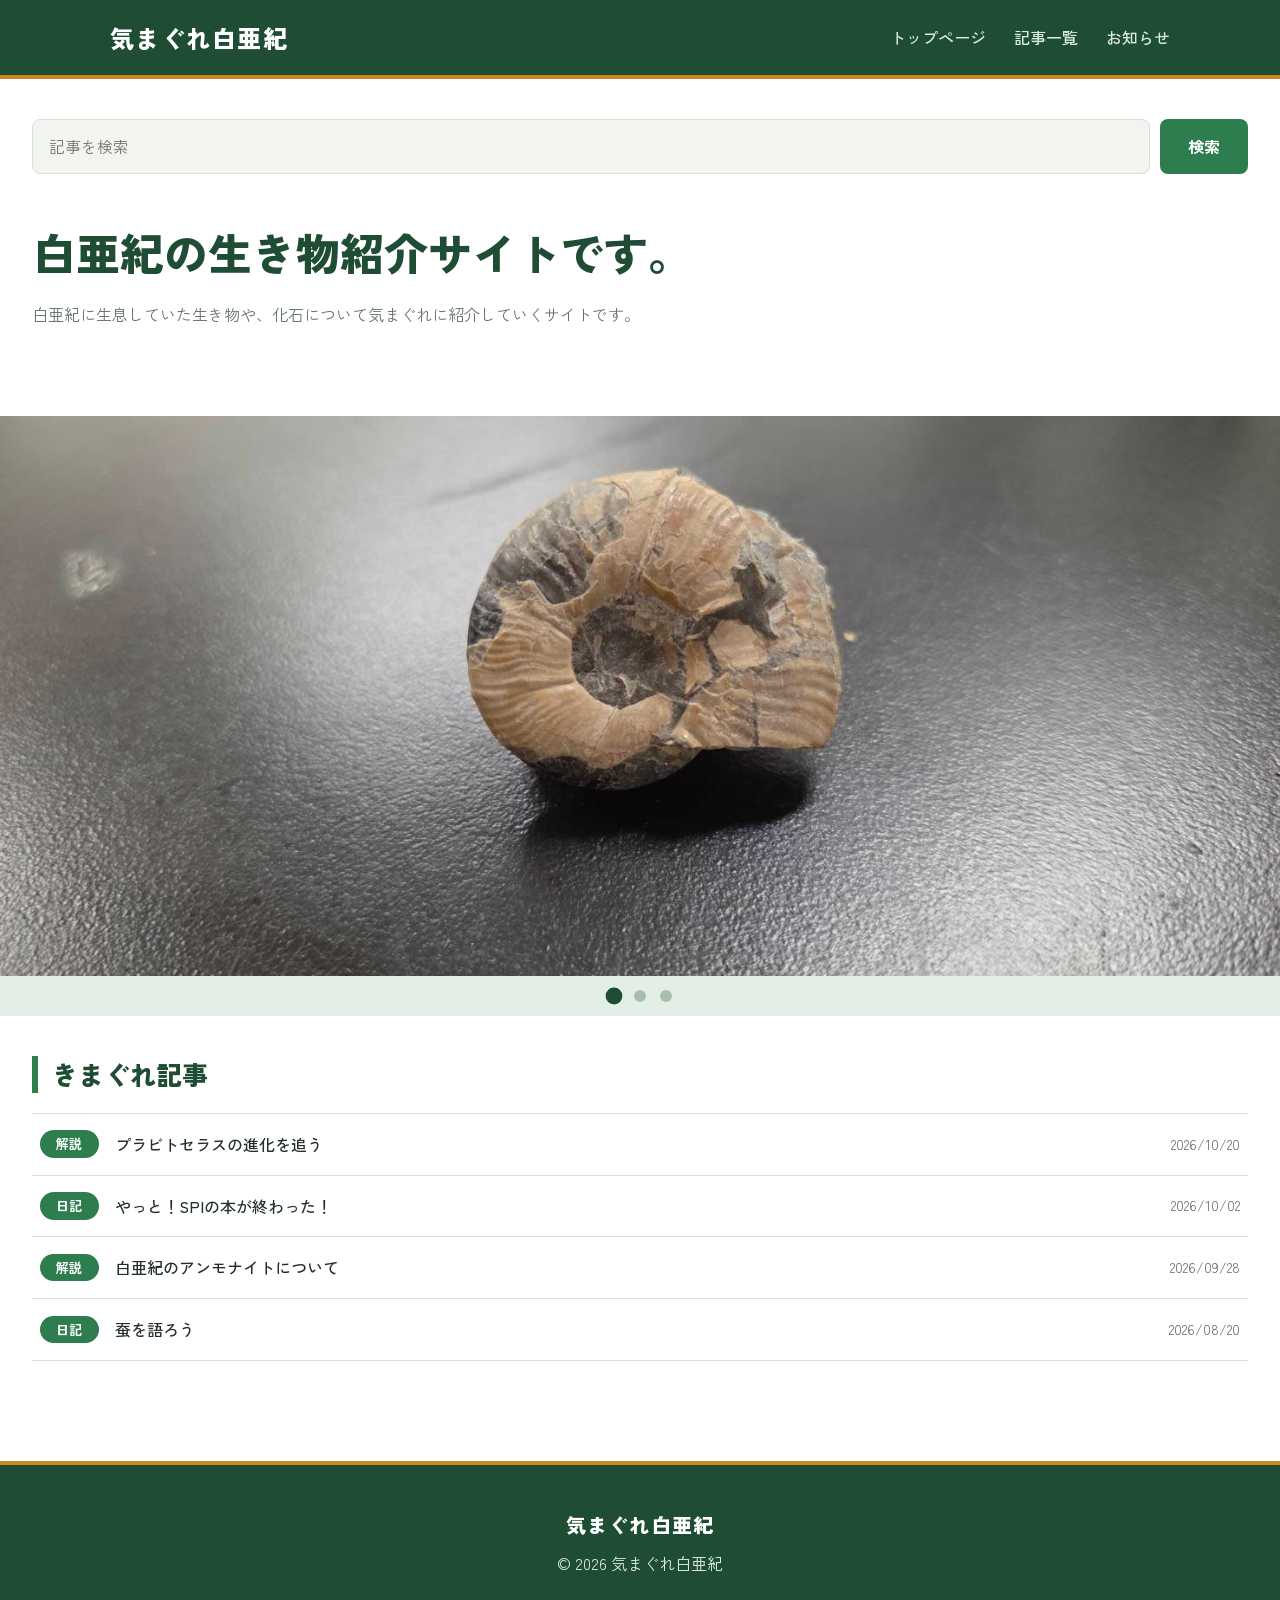
==== commit cf142db4: "Update index.html" ====
--- a/index.html
+++ b/index.html
@@ -91,44 +91,10 @@
                 </li>
 
                 <li>
-                    <a href="#">
-                        <span class="cat">解説</span>
-                        <span class="post-title">プゾシアを観察してみた</span>
-                    </a>
-                </li>
-
-                <li>
-                    <a href="#">
+                    <a href="kaiko.html">
                         <span class="cat">日記</span>
-                        <span class="post-title">白亜紀の海にいた生き物</span>
-                    </a>
-                </li>
-
-                <li>
-                    <a href="#">
-                        <span class="cat">日記</span>
-                        <span class="post-title">化石を観察する</span>
-                    </a>
-                </li>
-
-                <li>
-                    <a href="#">
-                        <span class="cat">日記</span>
-                        <span class="post-title">白亜紀の植物</span>
-                    </a>
-                </li>
-
-                <li>
-                    <a href="#">
-                        <span class="cat">日記</span>
-                        <span class="post-title">アンモナイトの成長</span>
-                    </a>
-                </li>
-
-                <li>
-                    <a href="#">
-                        <span class="cat">日記</span>
-                        <span class="post-title">化石研究の日記</span>
+                        <span class="post-title">蚕を語ろう</span>
+                        <time class="post-date" datetime="2026-08-20">2026/08/20</time>
                     </a>
                 </li>
 
--- a/style.css
+++ b/style.css
@@ -45,6 +45,12 @@
     z-index: 10;
     background: var(--green-dark);
     border-bottom: 4px solid var(--amber);
+    transition: transform .3s ease; /* 追加:隠れる/出るアニメーション */
+}
+
+/* 追加:下スクロールで隠れた状態 */
+.site-header.is-hidden {
+    transform: translateY(-100%);
 }
 
 .header-inner {
@@ -159,6 +165,7 @@
     width: 100%;
     overflow: hidden;
     background: var(--green-soft);
+    touch-action: pan-y; /* 追加:縦スクロールは通常どおり、横だけスワイプ用に使う */
 }
 
 .slides {
@@ -176,6 +183,8 @@
     width: 100%;
     height: clamp(220px, 46vw, 560px);
     object-fit: cover;
+    -webkit-user-drag: none; /* 追加:画像がドラッグされないように */
+    user-select: none;
 }
 
 /* 写真の下の「・・・」(今の写真だけ濃く大きい) */
@@ -204,6 +213,7 @@
 
 @media (prefers-reduced-motion: reduce) {
     .slides { transition: none; }
+    .site-header { transition: none; }
 }
 
 
@@ -219,6 +229,13 @@
     border-left: 6px solid var(--green);
 }
 
+.articles { scroll-margin-top: 20px; } /* 追加:検索後のスクロール位置 */
+
+#no-result {
+    margin: 0 0 16px;
+    color: var(--muted);
+}
+
 .post-list,
 .pill-list {
     list-style: none;
@@ -228,6 +245,11 @@
 
 .post-list li { border-bottom: 1px solid var(--line); }
 .post-list li:first-child { border-top: 1px solid var(--line); }
+
+.post-list li[hidden] { display: none; } /* 追加:検索で隠れた記事を確実に消す */
+
+/* 追加:先頭の記事が隠れても上の線が残るように */
+.post-list li:not([hidden]) ~ li:not([hidden]) { border-top: none; }
 
 .post-list a {
     display: flex;
@@ -377,6 +399,32 @@
     color: var(--muted);
 }
 
+/* 写真を2枚並べる(スマホでは縦に1枚ずつ) */
+.article-figures {
+    display: grid;
+    grid-template-columns: 1fr 1fr;
+    gap: 12px;
+    margin-bottom: 8px;
+}
+
+.article-figures .article-figure { margin: 0; }
+
+.article-figures .article-figure img {
+    aspect-ratio: 4 / 3;
+    max-height: none;
+}
+
+.figures-caption {
+    margin: 0 0 40px;
+    font-size: 14px;
+    text-align: center;
+    color: var(--muted);
+}
+
+@media (max-width: 700px) {
+    .article-figures { grid-template-columns: 1fr; }
+}
+
 .article-page section { margin-bottom: 40px; }
 
 .article-page p { margin: 0 0 1.2em; }
